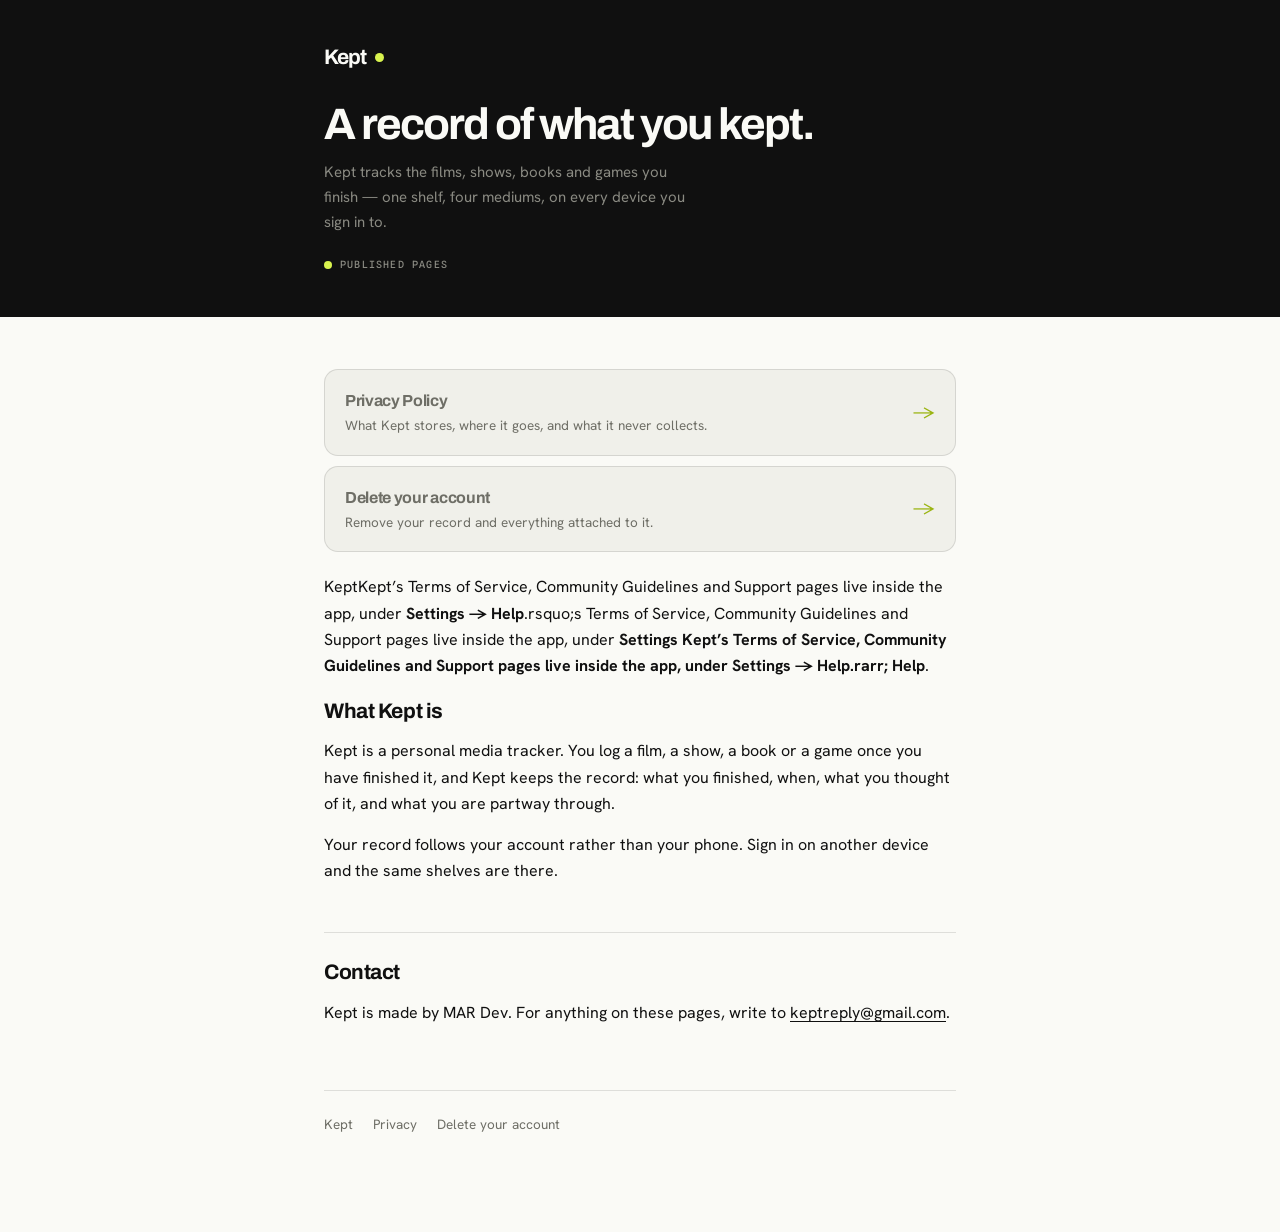
==== index.html @ 2bcdf610 "Add files via upload" ====
<!DOCTYPE html>
<html lang="en">
<head>
<meta charset="utf-8">
<meta name="viewport" content="width=device-width, initial-scale=1">
<title>Kept — Kept</title>
<meta name="description" content="Kept is a private record of the films, shows, books and games you have finished.">
<link rel="preconnect" href="https://fonts.googleapis.com">
<link rel="preconnect" href="https://fonts.gstatic.com" crossorigin>
<link href="https://fonts.googleapis.com/css2?family=Archivo:wght@600;700&family=Hanken+Grotesk:wght@400;700&family=Spline+Sans+Mono:wght@500&display=swap" rel="stylesheet">
<link rel="stylesheet" href="kept.css">
</head>
<body>
<header class="mast">
  <div class="wrap">
    <a class="stamp" href="index.html"><b>Kept</b><i></i></a>
    <h1>A record of what you kept.</h1>
    <p>Kept tracks the films, shows, books and games you finish — one shelf, four mediums, on every device you sign in to.</p>
    <div class="status"><i></i><span class="eyebrow">Published pages</span></div>
  </div>
</header>
<main class="wrap">

<div class="cards">
  <a class="card" href="privacy.html"><span><b>Privacy Policy</b><span>What Kept stores, where it goes, and what it never collects.</span></span><em>&rarr;</em></a>
  <a class="card" href="delete-account.html"><span><b>Delete your account</b><span>Remove your record and everything attached to it.</span></span><em>&rarr;</em></a>
</div>

<p style="margin-top:22px">KeptKept&rsquo;s Terms of Service, Community Guidelines and Support pages live inside the app, under <strong>Settings &rarr; Help</strong>.rsquo;s Terms of Service, Community Guidelines and Support pages live inside the app, under <strong>Settings Kept&rsquo;s Terms of Service, Community Guidelines and Support pages live inside the app, under <strong>Settings &rarr; Help</strong>.rarr; Help</strong>.</p>

<h2>What Kept is</h2>
<p>Kept is a personal media tracker. You log a film, a show, a book or a game once you have finished it, and Kept keeps the record: what you finished, when, what you thought of it, and what you are partway through.</p>
<p>Your record follows your account rather than your phone. Sign in on another device and the same shelves are there.</p>

<h2>Contact</h2>
<p>Kept is made by MAR Dev. For anything on these pages, write to <a href="mailto:keptreply@gmail.com">keptreply@gmail.com</a>.</p>

<footer>
  <a href="index.html">Kept</a>
  <a href="privacy.html">Privacy</a>
  
  
  <a href="delete-account.html">Delete your account</a>
</footer>
</main>
</body>
</html>
---- kept.css ----
/* Kept — published pages.
   Tokens taken straight from the Kept Brand Book: Ink, Paper, Chartreuse,
   Archivo / Hanken Grotesk / Spline Sans Mono. The chartreuse dot keeps its
   meaning from the app — filled is settled, hollow is not yet. */

:root {
  --ink: #101010;
  --ink-raised: #1C1C1A;
  --paper: #FAFAF6;
  --fog: #F0F0EA;
  --grey: #6E6E66;
  --grey-soft: #8A8A82;
  --chartreuse: #D8F34E;
  --dot-ink: #9AB411;
  --rule: rgba(16, 16, 16, 0.12);
}

* { box-sizing: border-box; }

html { -webkit-text-size-adjust: 100%; }

body {
  margin: 0;
  background: var(--paper);
  color: var(--ink);
  font-family: 'Hanken Grotesk', system-ui, sans-serif;
  font-size: 16px;
  line-height: 1.65;
  -webkit-font-smoothing: antialiased;
}

.wrap { max-width: 680px; margin: 0 auto; padding: 0 24px 96px; }

/* ---- masthead ---------------------------------------------------------- */
.mast {
  background: var(--ink);
  color: var(--paper);
  padding: 40px 0 44px;
  margin-bottom: 52px;
}
.mast .wrap { padding-bottom: 0; }
.stamp {
  display: inline-flex;
  align-items: center;
  gap: 9px;
  text-decoration: none;
  color: var(--paper);
}
.stamp b {
  font-family: 'Archivo', sans-serif;
  font-weight: 700;
  font-size: 21px;
  letter-spacing: -0.045em;
}
.stamp i {
  width: 9px; height: 9px;
  border-radius: 50%;
  background: var(--chartreuse);
  display: block;
}
.mast h1 {
  font-family: 'Archivo', sans-serif;
  font-weight: 700;
  font-size: clamp(30px, 7vw, 44px);
  letter-spacing: -0.045em;
  line-height: 1.08;
  margin: 26px 0 0;
}
.mast p { color: var(--grey-soft); margin: 12px 0 0; font-size: 15px; max-width: 46ch; }

/* ---- mono utility label ------------------------------------------------ */
.eyebrow {
  font-family: 'Spline Sans Mono', ui-monospace, monospace;
  font-size: 10px;
  font-weight: 500;
  letter-spacing: 0.12em;
  text-transform: uppercase;
  color: var(--grey);
}
.mast .eyebrow { color: var(--grey-soft); }

/* Status line — the dot means what it means in the app. */
.status { display: flex; align-items: center; gap: 8px; margin-top: 22px; }
.status i {
  width: 8px; height: 8px; border-radius: 50%;
  background: var(--chartreuse); display: block; flex: none;
}

/* ---- body -------------------------------------------------------------- */
h2 {
  font-family: 'Archivo', sans-serif;
  font-weight: 700;
  font-size: 21px;
  letter-spacing: -0.02em;
  margin: 48px 0 10px;
  padding-top: 22px;
  border-top: 1px solid var(--rule);
}
h2:first-of-type { border-top: none; padding-top: 0; margin-top: 0; }
h3 {
  font-family: 'Archivo', sans-serif;
  font-weight: 600;
  font-size: 15.5px;
  letter-spacing: -0.01em;
  margin: 26px 0 6px;
}
p { margin: 0 0 14px; }
ul { margin: 0 0 16px; padding-left: 0; list-style: none; }
li { position: relative; padding-left: 20px; margin-bottom: 8px; }
li::before {
  content: "";
  position: absolute; left: 2px; top: 0.62em;
  width: 6px; height: 6px; border-radius: 50%;
  border: 1.5px solid var(--dot-ink);
}
a { color: var(--ink); text-decoration: underline; text-underline-offset: 3px; text-decoration-thickness: 1px; }
a:hover { color: var(--dot-ink); }
strong { font-weight: 700; }

/* ---- data table -------------------------------------------------------- */
.rows { border: 1px solid var(--rule); border-radius: 14px; overflow: hidden; margin: 18px 0 24px; }
.row { display: flex; gap: 16px; padding: 13px 16px; border-bottom: 1px solid var(--rule); background: var(--fog); }
.row:last-child { border-bottom: none; }
.row dt { flex: 0 0 34%; font-weight: 700; font-size: 14px; margin: 0; }
.row dd { flex: 1; margin: 0; font-size: 14px; color: var(--grey); }

/* ---- index cards ------------------------------------------------------- */
.cards { display: grid; gap: 10px; margin-top: 8px; }
.card {
  display: flex; align-items: center; justify-content: space-between; gap: 16px;
  padding: 18px 20px; border: 1px solid var(--rule); border-radius: 14px;
  background: var(--fog); text-decoration: none; color: var(--ink);
  transition: border-color 120ms ease, transform 120ms ease;
}
.card:hover { border-color: var(--dot-ink); transform: translateY(-1px); color: var(--ink); }
.card b { font-family: 'Archivo', sans-serif; font-weight: 700; font-size: 16px; letter-spacing: -0.02em; display: block; }
.card span { font-size: 13.5px; color: var(--grey); }
.card em { font-style: normal; font-size: 20px; color: var(--dot-ink); }

/* ---- callout ----------------------------------------------------------- */
.note {
  background: var(--ink); color: var(--paper);
  border-radius: 14px; padding: 22px 24px; margin: 26px 0;
}
.note p { margin: 0; font-size: 14.5px; color: #D9D9D2; }
.note p + p { margin-top: 10px; }
.note .eyebrow { color: var(--chartreuse); display: block; margin-bottom: 9px; }

footer {
  margin-top: 64px; padding-top: 22px;
  border-top: 1px solid var(--rule);
  display: flex; flex-wrap: wrap; gap: 8px 20px; align-items: center;
}
footer a { text-decoration: none; font-size: 13.5px; color: var(--grey); }
footer a:hover { color: var(--dot-ink); }

:focus-visible { outline: 2px solid var(--dot-ink); outline-offset: 3px; border-radius: 4px; }
@media (prefers-reduced-motion: reduce) { * { transition: none !important; } }
@media (max-width: 520px) {
  .row { flex-direction: column; gap: 4px; }
  .row dt { flex: none; }
}
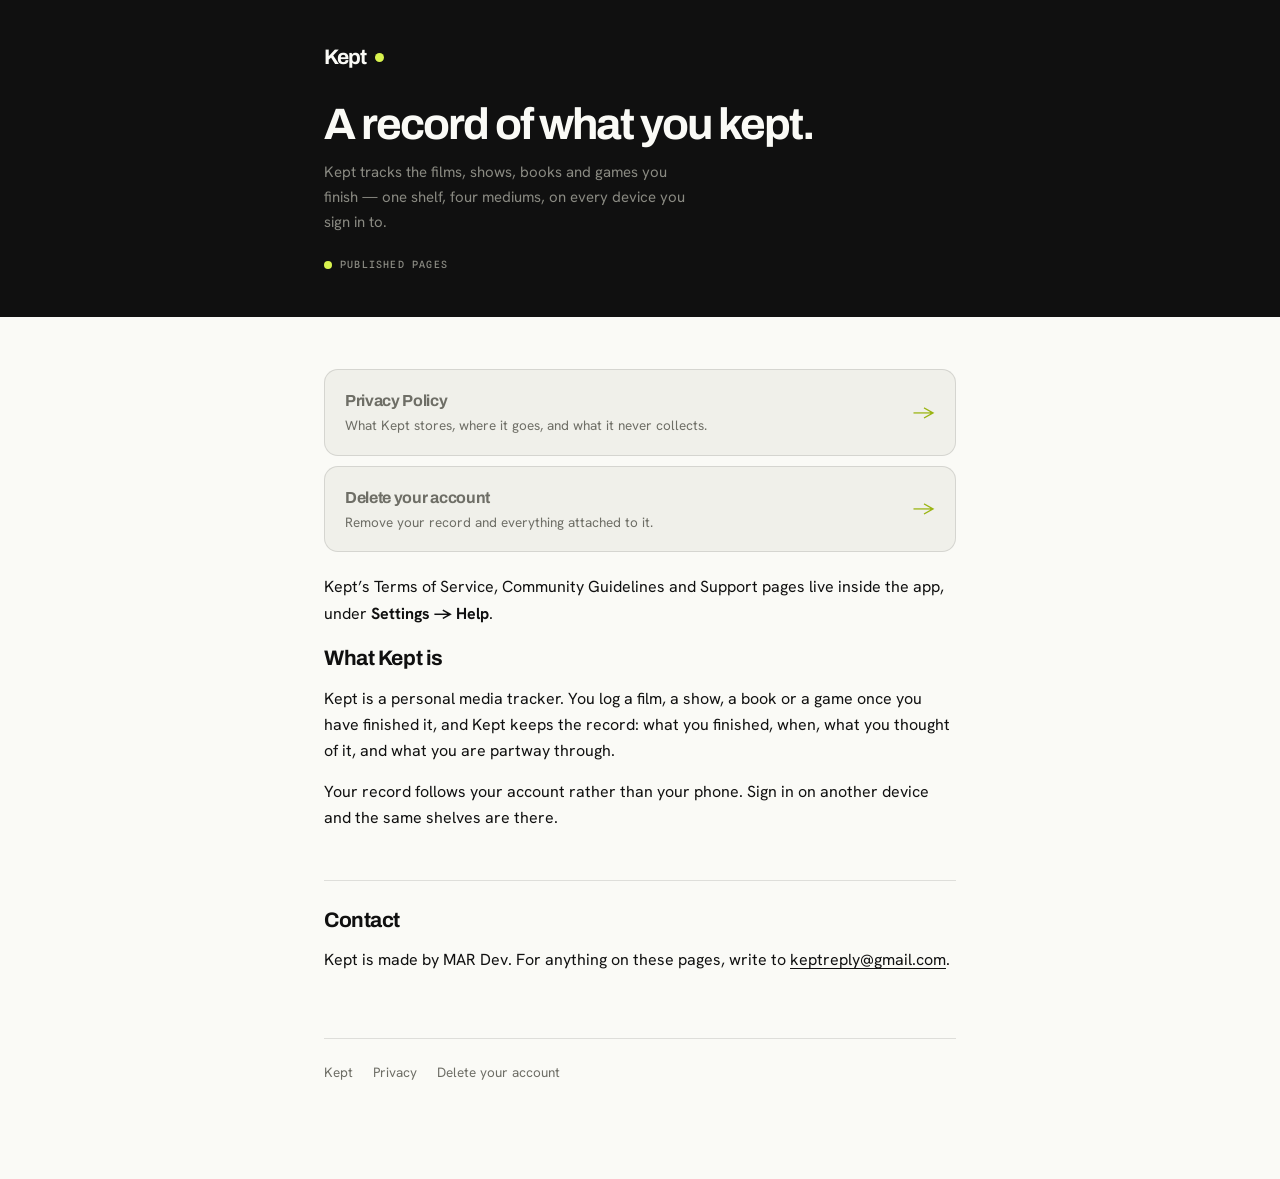
==== commit 0786abe2: "Update index.html" ====
--- a/index.html
+++ b/index.html
@@ -26,7 +26,7 @@
   <a class="card" href="delete-account.html"><span><b>Delete your account</b><span>Remove your record and everything attached to it.</span></span><em>&rarr;</em></a>
 </div>
 
-<p style="margin-top:22px">KeptKept&rsquo;s Terms of Service, Community Guidelines and Support pages live inside the app, under <strong>Settings &rarr; Help</strong>.rsquo;s Terms of Service, Community Guidelines and Support pages live inside the app, under <strong>Settings Kept&rsquo;s Terms of Service, Community Guidelines and Support pages live inside the app, under <strong>Settings &rarr; Help</strong>.rarr; Help</strong>.</p>
+<p style="margin-top:22px">Kept&rsquo;s Terms of Service, Community Guidelines and Support pages live inside the app, under <strong>Settings &rarr; Help</strong>.</p>
 
 <h2>What Kept is</h2>
 <p>Kept is a personal media tracker. You log a film, a show, a book or a game once you have finished it, and Kept keeps the record: what you finished, when, what you thought of it, and what you are partway through.</p>
